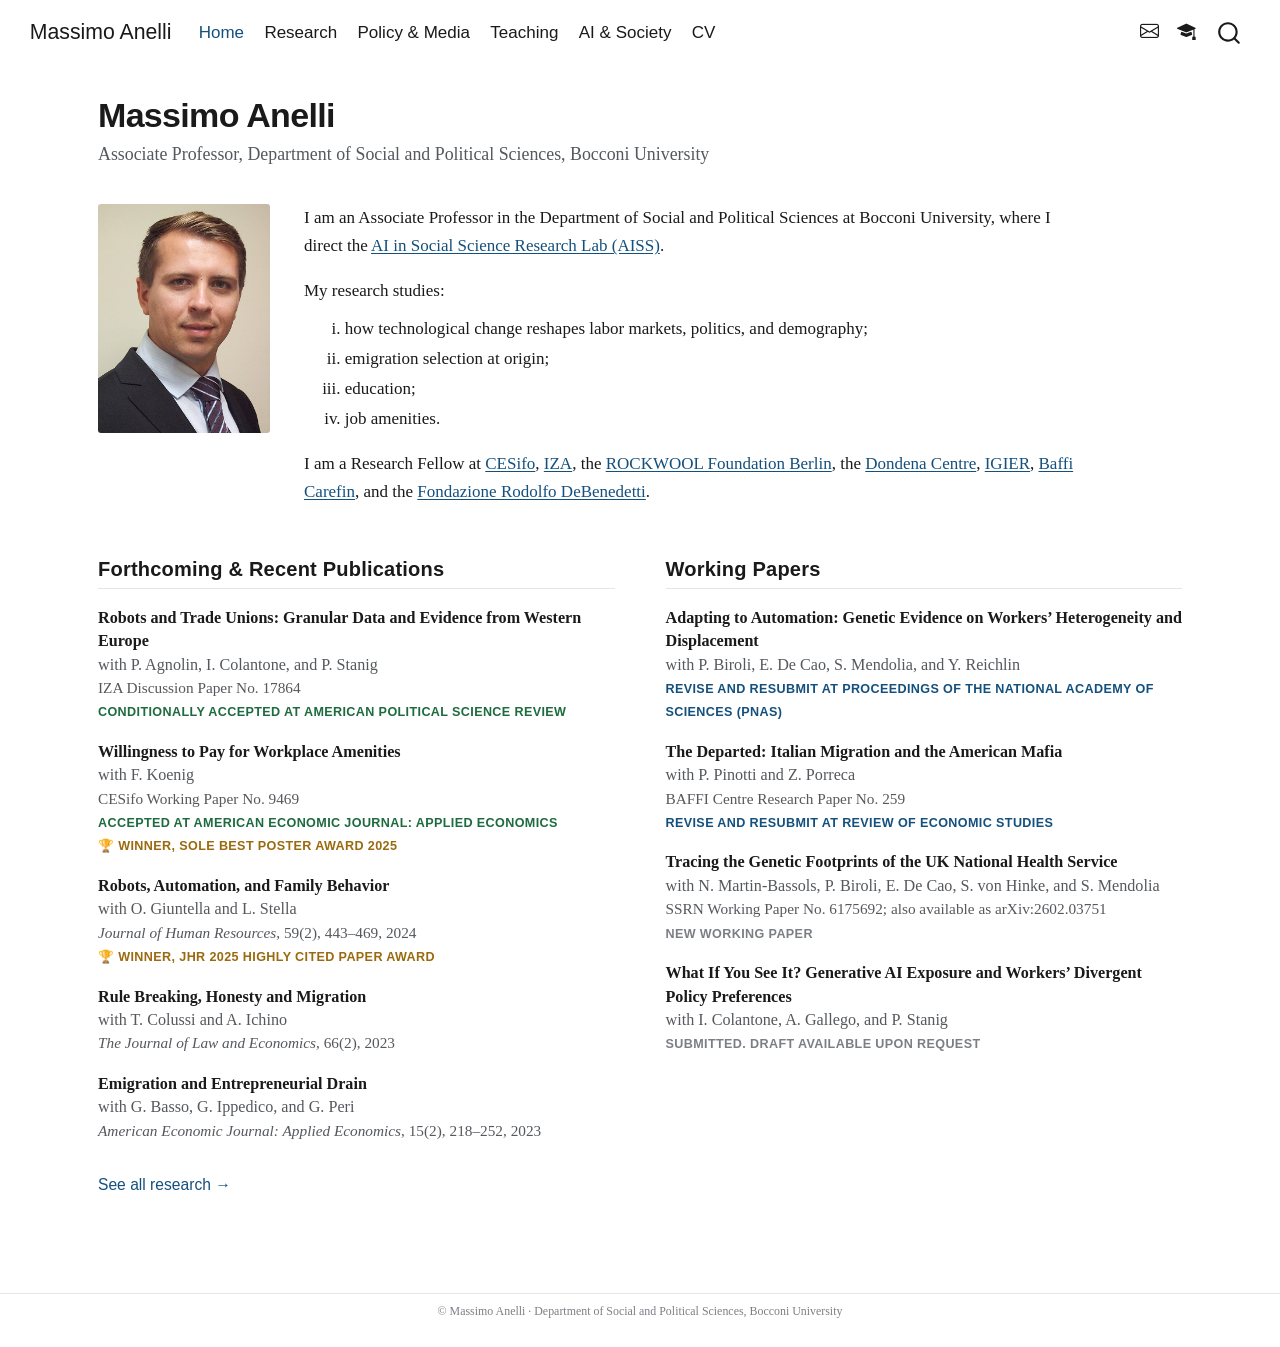
==== index.html @ c0cf2ae5 "Built site for gh-pages" ====
<!DOCTYPE html>
<html xmlns="http://www.w3.org/1999/xhtml" lang="en" xml:lang="en"><head>

<meta charset="utf-8">
<meta name="generator" content="quarto-1.10.18">

<meta name="viewport" content="width=device-width, initial-scale=1.0, user-scalable=yes">


<title>Massimo Anelli</title>
<style>
/* Default styles provided by pandoc.
** See https://pandoc.org/MANUAL.html#variables-for-html for config info.
*/
span.smallcaps{font-variant: small-caps;}
div.columns{display: flex; gap: 1.5em;}
div.column{flex: auto;}
@media screen {
div.columns{gap: min(4vw, 1.5em);}
div.column{overflow-x: auto;}
}
div.hanging-indent{margin-left: 1.5em; text-indent: -1.5em;}
ul.task-list{list-style: none;}
ul.task-list li input[type="checkbox"] {
  width: 0.8em;
  margin: 0 0.8em 0.2em -1em; /* quarto-specific, see https://github.com/quarto-dev/quarto-cli/issues/4556 */ 
  vertical-align: middle;
}
</style>


<script src="site_libs/quarto-nav/quarto-nav.js"></script>
<script src="site_libs/quarto-nav/headroom.min.js"></script>
<script src="site_libs/clipboard/clipboard.min.js"></script>
<script src="site_libs/quarto-search/autocomplete.umd.js"></script>
<script src="site_libs/quarto-search/fuse.min.js"></script>
<script src="site_libs/quarto-search/quarto-search.js"></script>
<meta name="quarto:offset" content="./">
<script src="site_libs/quarto-html/quarto.js" type="module"></script>
<script src="site_libs/quarto-html/tabsets/tabsets.js" type="module"></script>
<script src="site_libs/quarto-html/popper.min.js"></script>
<script src="site_libs/quarto-html/tippy.umd.min.js"></script>
<link href="site_libs/quarto-html/tippy.css" rel="stylesheet">
<link href="site_libs/quarto-html/quarto-syntax-highlighting-64a204ab8560d761af7679ceaba22944.css" rel="stylesheet" id="quarto-text-highlighting-styles">
<script src="site_libs/bootstrap/bootstrap.min.js"></script>
<link href="site_libs/bootstrap/bootstrap-icons.css" rel="stylesheet">
<link href="site_libs/bootstrap/bootstrap-e9ecc9e5868eab82051add2765c86fff.min.css" rel="stylesheet" append-hash="true" id="quarto-bootstrap" data-mode="light">
<script id="quarto-search-options" type="application/json">{
  "location": "navbar",
  "copy-button": false,
  "collapse-after": 3,
  "panel-placement": "end",
  "type": "overlay",
  "limit": 50,
  "keyboard-shortcut": [
    "f",
    "/",
    "s"
  ],
  "show-item-context": false,
  "language": {
    "search-no-results-text": "No results",
    "search-matching-documents-text": "matching documents",
    "search-copy-link-title": "Copy link to search",
    "search-hide-matches-text": "Hide additional matches",
    "search-more-match-text": "more match in this document",
    "search-more-matches-text": "more matches in this document",
    "search-clear-button-title": "Clear",
    "search-text-placeholder": "",
    "search-detached-cancel-button-title": "Cancel",
    "search-submit-button-title": "Submit",
    "search-label": "Search"
  }
}</script>


</head>

<body class="nav-fixed quarto-light">

<div id="quarto-search-results"></div>
  <header id="quarto-header" class="headroom fixed-top">
    <nav class="navbar navbar-expand-lg " data-bs-theme="dark">
      <div class="navbar-container container-fluid">
      <div class="navbar-brand-container mx-auto">
    <a class="navbar-brand" href="./index.html">
    <span class="navbar-title">Massimo Anelli</span>
    </a>
  </div>
            <div id="quarto-search" class="" title="Search"></div>
          <button class="navbar-toggler" type="button" data-bs-toggle="collapse" data-bs-target="#navbarCollapse" aria-controls="navbarCollapse" role="menu" aria-expanded="false" aria-label="Toggle navigation" onclick="if (window.quartoToggleHeadroom) { window.quartoToggleHeadroom(); }">
  <span class="navbar-toggler-icon"></span>
</button>
          <div class="collapse navbar-collapse" id="navbarCollapse">
            <ul class="navbar-nav navbar-nav-scroll me-auto">
  <li class="nav-item">
    <a class="nav-link active" href="./index.html" aria-current="page"> 
<span class="menu-text">Home</span></a>
  </li>  
  <li class="nav-item">
    <a class="nav-link" href="./research.html"> 
<span class="menu-text">Research</span></a>
  </li>  
  <li class="nav-item">
    <a class="nav-link" href="./media.html"> 
<span class="menu-text">Policy &amp; Media</span></a>
  </li>  
  <li class="nav-item">
    <a class="nav-link" href="./teaching.html"> 
<span class="menu-text">Teaching</span></a>
  </li>  
  <li class="nav-item">
    <a class="nav-link" href="./ai-society.html"> 
<span class="menu-text">AI &amp; Society</span></a>
  </li>  
  <li class="nav-item">
    <a class="nav-link" href="./cv.html"> 
<span class="menu-text">CV</span></a>
  </li>  
</ul>
            <ul class="navbar-nav navbar-nav-scroll ms-auto">
  <li class="nav-item compact">
    <a class="nav-link" href="mailto:massimo.anelli@unibocconi.it"> <i class="bi bi-envelope" role="img" aria-label="Email">
</i> 
<span class="menu-text"></span></a>
  </li>  
  <li class="nav-item compact">
    <a class="nav-link" href="https://scholar.google.com/citations?user=4CWV7jsAAAAJ"> <i class="bi bi-mortarboard-fill" role="img" aria-label="Google Scholar">
</i> 
<span class="menu-text"></span></a>
  </li>  
</ul>
          </div> <!-- /navcollapse -->
            <div class="quarto-navbar-tools">
</div>
      </div> <!-- /container-fluid -->
    </nav>
</header>
<!-- content -->
<div id="quarto-content" class="quarto-container page-columns page-rows-contents page-layout-full page-navbar">
<!-- sidebar -->
<!-- margin-sidebar -->
    
<!-- main -->
<main class="content column-page" id="quarto-document-content">

<header id="title-block-header" class="quarto-title-block default">
<div class="quarto-title">
<h1 class="title">Massimo Anelli</h1>
<p class="subtitle lead">Associate Professor, Department of Social and Political Sciences, Bocconi University</p>
</div>



<div class="quarto-title-meta column-page">

    
  
    
  </div>
  


</header>


<div class="profile">
<p><img src="images/profile.jpg" class="profile-photo img-fluid"></p>
<div class="profile-text">
<p>I am an Associate Professor in the Department of Social and Political Sciences at Bocconi University, where I direct the <a href="./ai-society.html">AI in Social Science Research Lab (AISS)</a>.</p>
<p>My research studies:</p>
<ol type="i">
<li>how technological change reshapes labor markets, politics, and demography;</li>
<li>emigration selection at origin;</li>
<li>education;</li>
<li>job amenities.</li>
</ol>
<p>I am a Research Fellow at <a href="https://www.cesifo.org/en">CESifo</a>, <a href="http://www.iza.org/profile?key=21610">IZA</a>, the <a href="https://www.rfberlin.com/">ROCKWOOL Foundation Berlin</a>, the <a href="https://dondena.unibocconi.eu/">Dondena Centre</a>, <a href="https://igier.unibocconi.eu/">IGIER</a>, <a href="https://bafficarefin.unibocconi.eu/">Baffi Carefin</a>, and the <a href="https://www.frdb.org/en/">Fondazione Rodolfo DeBenedetti</a>.</p>
</div>
</div>
<div class="pub-grid pub-grid-2">
<section id="forthcoming-recent-publications" class="level2 pub-col">
<h2 data-anchor-id="forthcoming-recent-publications">Forthcoming &amp; Recent Publications</h2>
<div class="pub">
<p><span class="pub-title"><a href="https://www.iza.org/publications/dp/17864/robots-replacing-trade-unions-novel-data-and-evidence-from-western-europe">Robots and Trade Unions: Granular Data and Evidence from Western Europe</a></span><br>
<span class="pub-authors">with P. Agnolin, I. Colantone, and P. Stanig</span><br>
<span class="pub-venue">IZA Discussion Paper No.&nbsp;17864</span><br>
<span class="status status-accepted">Conditionally accepted at American Political Science Review</span></p>
</div>
<div class="pub">
<p><span class="pub-title"><a href="https://www.dropbox.com/scl/fi/0bbtheerhp8zjpyg17kvd/The_willingness_to_pay_for_workplace_amenities.pdf?rlkey=exu38bdlp5ijmgbzmzilh87ik&amp;dl=0">Willingness to Pay for Workplace Amenities</a></span><br>
<span class="pub-authors">with F. Koenig</span><br>
<span class="pub-venue">CESifo Working Paper No.&nbsp;9469</span><br>
<span class="status status-accepted">Accepted at American Economic Journal: Applied Economics</span><br>
<span class="status status-award">🏆 Winner, SOLE Best Poster Award 2025</span></p>
</div>
<div class="pub">
<p><span class="pub-title"><a href="http://jhr.uwpress.org/content/early/2021/11/03/jhr.1020-11223R1">Robots, Automation, and Family Behavior</a></span><br>
<span class="pub-authors">with O. Giuntella and L. Stella</span><br>
<span class="pub-venue"><em>Journal of Human Resources</em>, 59(2), 443–469, 2024</span><br>
<span class="status status-award">🏆 Winner, JHR 2025 Highly Cited Paper Award</span></p>
</div>
<div class="pub">
<p><span class="pub-title"><a href="https://www.journals.uchicago.edu/doi/10.1086/723112">Rule Breaking, Honesty and Migration</a></span><br>
<span class="pub-authors">with T. Colussi and A. Ichino</span><br>
<span class="pub-venue"><em>The Journal of Law and Economics</em>, 66(2), 2023</span></p>
</div>
<div class="pub">
<p><span class="pub-title"><a href="https://doi.org/10.1257/app.20210194">Emigration and Entrepreneurial Drain</a></span><br>
<span class="pub-authors">with G. Basso, G. Ippedico, and G. Peri</span><br>
<span class="pub-venue"><em>American Economic Journal: Applied Economics</em>, 15(2), 218–252, 2023</span></p>
</div>
</section>
<section id="working-papers" class="level2 pub-col">
<h2 data-anchor-id="working-papers">Working Papers</h2>
<div class="pub">
<p><span class="pub-title">Adapting to Automation: Genetic Evidence on Workers’ Heterogeneity and Displacement</span><br>
<span class="pub-authors">with P. Biroli, E. De Cao, S. Mendolia, and Y. Reichlin</span><br>
<span class="status status-rr">Revise and Resubmit at Proceedings of the National Academy of Sciences (PNAS)</span></p>
</div>
<div class="pub">
<p><span class="pub-title"><a href="https://papers.ssrn.com/sol3/papers.cfm?abstract_id=5929475">The Departed: Italian Migration and the American Mafia</a></span><br>
<span class="pub-authors">with P. Pinotti and Z. Porreca</span><br>
<span class="pub-venue">BAFFI Centre Research Paper No.&nbsp;259</span><br>
<span class="status status-rr">Revise and Resubmit at Review of Economic Studies</span></p>
</div>
<div class="pub">
<p><span class="pub-title"><a href="https://ssrn.com/abstract=6175692">Tracing the Genetic Footprints of the UK National Health Service</a></span><br>
<span class="pub-authors">with N. Martin-Bassols, P. Biroli, E. De Cao, S. von Hinke, and S. Mendolia</span><br>
<span class="pub-venue">SSRN Working Paper No.&nbsp;6175692; also available as arXiv:2602.03751</span><br>
<span class="status status-submitted">New working paper</span></p>
</div>
<div class="pub">
<p><span class="pub-title">What If You See It? Generative AI Exposure and Workers’ Divergent Policy Preferences</span><br>
<span class="pub-authors">with I. Colantone, A. Gallego, and P. Stanig</span><br>
<span class="status status-submitted">Submitted. Draft available upon request</span></p>
</div>
</section>
</div>
<p><a href="./research.html" class="more-link">See all research →</a></p>



</main> <!-- /main -->
<script id="quarto-html-after-body" type="application/javascript">
  window.document.addEventListener("DOMContentLoaded", function (event) {
    const isCodeAnnotation = (el) => {
      for (const clz of el.classList) {
        if (clz.startsWith('code-annotation-')) {                     
          return true;
        }
      }
      return false;
    }
    const onCopySuccess = function(e) {
      // button target
      const button = e.trigger;
      // don't keep focus
      button.blur();
      // flash "checked"
      button.classList.add('code-copy-button-checked');
      var currentTitle = button.getAttribute("title");
      button.setAttribute("title", "Copied!");
      let tooltip;
      if (window.bootstrap) {
        button.setAttribute("data-bs-toggle", "tooltip");
        button.setAttribute("data-bs-placement", "left");
        button.setAttribute("data-bs-title", "Copied!");
        tooltip = new bootstrap.Tooltip(button, 
          { trigger: "manual", 
            customClass: "code-copy-button-tooltip",
            offset: [0, -8]});
        tooltip.show();    
      }
      setTimeout(function() {
        if (tooltip) {
          tooltip.hide();
          button.removeAttribute("data-bs-title");
          button.removeAttribute("data-bs-toggle");
          button.removeAttribute("data-bs-placement");
        }
        button.setAttribute("title", currentTitle);
        button.classList.remove('code-copy-button-checked');
      }, 1000);
      // clear code selection
      e.clearSelection();
    }
    const getTextToCopy = function(trigger) {
      const outerScaffold = trigger.parentElement.cloneNode(true);
      const codeEl = outerScaffold.querySelector('code');
      for (const childEl of codeEl.children) {
        if (isCodeAnnotation(childEl)) {
          childEl.remove();
        }
      }
      return codeEl.innerText;
    }
    const clipboard = new window.ClipboardJS('.code-copy-button:not([data-in-quarto-modal])', {
      text: getTextToCopy
    });
    clipboard.on('success', onCopySuccess);
    if (window.document.getElementById('quarto-embedded-source-code-modal')) {
      const clipboardModal = new window.ClipboardJS('.code-copy-button[data-in-quarto-modal]', {
        text: getTextToCopy,
        container: window.document.getElementById('quarto-embedded-source-code-modal')
      });
      clipboardModal.on('success', onCopySuccess);
    }
      var localhostRegex = new RegExp(/^(?:http|https):\/\/localhost\:?[0-9]*\//);
      var mailtoRegex = new RegExp(/^mailto:/);
        var filterRegex = new RegExp("https:\/\/www\.massimoanelli\.com");
      var isInternal = (href) => {
          return filterRegex.test(href) || localhostRegex.test(href) || mailtoRegex.test(href);
      }
      // Inspect non-navigation links and adorn them if external
     var links = window.document.querySelectorAll('a[href]:not(.nav-link):not(.navbar-brand):not(.toc-action):not(.sidebar-link):not(.sidebar-item-toggle):not(.pagination-link):not(.no-external):not([aria-hidden]):not(.dropdown-item):not(.quarto-navigation-tool):not(.about-link)');
      for (var i=0; i<links.length; i++) {
        const link = links[i];
        if (!isInternal(link.href)) {
          // undo the damage that might have been done by quarto-nav.js in the case of
          // links that we want to consider external
          if (link.dataset.originalHref !== undefined) {
            link.href = link.dataset.originalHref;
          }
            // target, if specified
            link.setAttribute("target", "_blank");
            if (link.getAttribute("rel") === null) {
              link.setAttribute("rel", "noopener");
            }
        }
      }
    function tippyHover(el, contentFn, onTriggerFn, onUntriggerFn) {
      const config = {
        allowHTML: true,
        maxWidth: 500,
        delay: 100,
        arrow: false,
        appendTo: function(el) {
            return el.parentElement;
        },
        interactive: true,
        interactiveBorder: 10,
        theme: 'quarto',
        placement: 'bottom-start',
      };
      if (contentFn) {
        config.content = contentFn;
      }
      if (onTriggerFn) {
        config.onTrigger = onTriggerFn;
      }
      if (onUntriggerFn) {
        config.onUntrigger = onUntriggerFn;
      }
      window.tippy(el, config); 
    }
    const noterefs = window.document.querySelectorAll('a[role="doc-noteref"]');
    for (var i=0; i<noterefs.length; i++) {
      const ref = noterefs[i];
      tippyHover(ref, function() {
        // use id or data attribute instead here
        let href = ref.getAttribute('data-footnote-href') || ref.getAttribute('href');
        try { href = new URL(href).hash; } catch {}
        const id = href.replace(/^#\/?/, "");
        const note = window.document.getElementById(id);
        if (note) {
          return note.innerHTML;
        } else {
          return "";
        }
      });
    }
    const xrefs = window.document.querySelectorAll('a.quarto-xref');
    const processXRef = (id, note) => {
      // Strip column container classes
      const stripColumnClz = (el) => {
        el.classList.remove("page-full", "page-columns");
        if (el.children) {
          for (const child of el.children) {
            stripColumnClz(child);
          }
        }
      }
      stripColumnClz(note)
      if (id === null || id.startsWith('sec-')) {
        // Special case sections, only their first couple elements
        const container = document.createElement("div");
        if (note.children && note.children.length > 2) {
          container.appendChild(note.children[0].cloneNode(true));
          for (let i = 1; i < note.children.length; i++) {
            const child = note.children[i];
            if (child.tagName === "P" && child.innerText === "") {
              continue;
            } else {
              container.appendChild(child.cloneNode(true));
              break;
            }
          }
          if (window.Quarto?.typesetMath) {
            window.Quarto.typesetMath(container);
          }
          return container.innerHTML
        } else {
          if (window.Quarto?.typesetMath) {
            window.Quarto.typesetMath(note);
          }
          return note.innerHTML;
        }
      } else {
        // Remove any anchor links if they are present
        const anchorLink = note.querySelector('a.anchorjs-link');
        if (anchorLink) {
          anchorLink.remove();
        }
        if (window.Quarto?.typesetMath) {
          window.Quarto.typesetMath(note);
        }
        if (note.classList.contains("callout")) {
          return note.outerHTML;
        } else {
          return note.innerHTML;
        }
      }
    }
    for (var i=0; i<xrefs.length; i++) {
      const xref = xrefs[i];
      tippyHover(xref, undefined, function(instance) {
        instance.disable();
        let url = xref.getAttribute('href');
        let hash = undefined; 
        if (url.startsWith('#')) {
          hash = url;
        } else {
          try { hash = new URL(url).hash; } catch {}
        }
        if (hash) {
          const id = hash.replace(/^#\/?/, "");
          const note = window.document.getElementById(id);
          if (note !== null) {
            try {
              const html = processXRef(id, note.cloneNode(true));
              instance.setContent(html);
            } finally {
              instance.enable();
              instance.show();
            }
          } else {
            // See if we can fetch this
            fetch(url.split('#')[0])
            .then(res => res.text())
            .then(html => {
              const parser = new DOMParser();
              const htmlDoc = parser.parseFromString(html, "text/html");
              const note = htmlDoc.getElementById(id);
              if (note !== null) {
                const html = processXRef(id, note);
                instance.setContent(html);
              } 
            }).finally(() => {
              instance.enable();
              instance.show();
            });
          }
        } else {
          // See if we can fetch a full url (with no hash to target)
          // This is a special case and we should probably do some content thinning / targeting
          fetch(url)
          .then(res => res.text())
          .then(html => {
            const parser = new DOMParser();
            const htmlDoc = parser.parseFromString(html, "text/html");
            const note = htmlDoc.querySelector('main.content');
            if (note !== null) {
              // This should only happen for chapter cross references
              // (since there is no id in the URL)
              // remove the first header
              if (note.children.length > 0 && note.children[0].tagName === "HEADER") {
                note.children[0].remove();
              }
              const html = processXRef(null, note);
              instance.setContent(html);
            } 
          }).finally(() => {
            instance.enable();
            instance.show();
          });
        }
      }, function(instance) {
      });
    }
        let selectedAnnoteEl;
        const selectorForAnnotation = ( cell, annotation) => {
          let cellAttr = 'data-code-cell="' + cell + '"';
          let lineAttr = 'data-code-annotation="' +  annotation + '"';
          const selector = 'span[' + cellAttr + '][' + lineAttr + ']';
          return selector;
        }
        const selectCodeLines = (annoteEl) => {
          const doc = window.document;
          const targetCell = annoteEl.getAttribute("data-target-cell");
          const targetAnnotation = annoteEl.getAttribute("data-target-annotation");
          const annoteSpan = window.document.querySelector(selectorForAnnotation(targetCell, targetAnnotation));
          const lines = annoteSpan.getAttribute("data-code-lines").split(",");
          const lineIds = lines.map((line) => {
            return targetCell + "-" + line;
          })
          let top = null;
          let height = null;
          let parent = null;
          if (lineIds.length > 0) {
              //compute the position of the single el (top and bottom and make a div)
              const el = window.document.getElementById(lineIds[0]);
              top = el.offsetTop;
              height = el.offsetHeight;
              parent = el.parentElement.parentElement;
            if (lineIds.length > 1) {
              const lastEl = window.document.getElementById(lineIds[lineIds.length - 1]);
              const bottom = lastEl.offsetTop + lastEl.offsetHeight;
              height = bottom - top;
            }
            if (top !== null && height !== null && parent !== null) {
              // cook up a div (if necessary) and position it 
              let div = window.document.getElementById("code-annotation-line-highlight");
              if (div === null) {
                div = window.document.createElement("div");
                div.setAttribute("id", "code-annotation-line-highlight");
                div.style.position = 'absolute';
                parent.appendChild(div);
              }
              div.style.top = top - 2 + "px";
              div.style.height = height + 4 + "px";
              div.style.left = 0;
              let gutterDiv = window.document.getElementById("code-annotation-line-highlight-gutter");
              if (gutterDiv === null) {
                gutterDiv = window.document.createElement("div");
                gutterDiv.setAttribute("id", "code-annotation-line-highlight-gutter");
                gutterDiv.style.position = 'absolute';
                const codeCell = window.document.getElementById(targetCell);
                const gutter = codeCell.querySelector('.code-annotation-gutter');
                gutter.appendChild(gutterDiv);
              }
              gutterDiv.style.top = top - 2 + "px";
              gutterDiv.style.height = height + 4 + "px";
            }
            selectedAnnoteEl = annoteEl;
          }
        };
        const unselectCodeLines = () => {
          const elementsIds = ["code-annotation-line-highlight", "code-annotation-line-highlight-gutter"];
          elementsIds.forEach((elId) => {
            const div = window.document.getElementById(elId);
            if (div) {
              div.remove();
            }
          });
          selectedAnnoteEl = undefined;
        };
          // Handle positioning of the toggle
      window.addEventListener(
        "resize",
        throttle(() => {
          elRect = undefined;
          if (selectedAnnoteEl) {
            selectCodeLines(selectedAnnoteEl);
          }
        }, 10)
      );
      function throttle(fn, ms) {
      let throttle = false;
      let timer;
        return (...args) => {
          if(!throttle) { // first call gets through
              fn.apply(this, args);
              throttle = true;
          } else { // all the others get throttled
              if(timer) clearTimeout(timer); // cancel #2
              timer = setTimeout(() => {
                fn.apply(this, args);
                timer = throttle = false;
              }, ms);
          }
        };
      }
        // Attach click handler to the DT
        const annoteDls = window.document.querySelectorAll('dt[data-target-cell]');
        for (const annoteDlNode of annoteDls) {
          annoteDlNode.addEventListener('click', (event) => {
            const clickedEl = event.target;
            if (clickedEl !== selectedAnnoteEl) {
              unselectCodeLines();
              const activeEl = window.document.querySelector('dt[data-target-cell].code-annotation-active');
              if (activeEl) {
                activeEl.classList.remove('code-annotation-active');
              }
              selectCodeLines(clickedEl);
              clickedEl.classList.add('code-annotation-active');
            } else {
              // Unselect the line
              unselectCodeLines();
              clickedEl.classList.remove('code-annotation-active');
            }
          });
        }
    const findCites = (el) => {
      const parentEl = el.parentElement;
      if (parentEl) {
        const cites = parentEl.dataset.cites;
        if (cites) {
          return {
            el,
            cites: cites.split(' ')
          };
        } else {
          return findCites(el.parentElement)
        }
      } else {
        return undefined;
      }
    };
    var bibliorefs = window.document.querySelectorAll('a[role="doc-biblioref"]');
    for (var i=0; i<bibliorefs.length; i++) {
      const ref = bibliorefs[i];
      const citeInfo = findCites(ref);
      if (citeInfo) {
        tippyHover(citeInfo.el, function() {
          var popup = window.document.createElement('div');
          citeInfo.cites.forEach(function(cite) {
            var citeDiv = window.document.createElement('div');
            citeDiv.classList.add('hanging-indent');
            citeDiv.classList.add('csl-entry');
            var biblioDiv = window.document.getElementById('ref-' + cite);
            if (biblioDiv) {
              citeDiv.innerHTML = biblioDiv.innerHTML;
            }
            popup.appendChild(citeDiv);
          });
          return popup.innerHTML;
        });
      }
    }
  });
  </script>
</div> <!-- /content -->
<footer class="footer">
  <div class="nav-footer">
    <div class="nav-footer-left">
      &nbsp;
    </div>   
    <div class="nav-footer-center">
<p>© Massimo Anelli · Department of Social and Political Sciences, Bocconi University</p>
</div>
    <div class="nav-footer-right">
      &nbsp;
    </div>
  </div>
</footer>




</body></html>
---- site_libs/quarto-html/tippy.css ----
.tippy-box[data-animation=fade][data-state=hidden]{opacity:0}[data-tippy-root]{max-width:calc(100vw - 10px)}.tippy-box{position:relative;background-color:#333;color:#fff;border-radius:4px;font-size:14px;line-height:1.4;white-space:normal;outline:0;transition-property:transform,visibility,opacity}.tippy-box[data-placement^=top]>.tippy-arrow{bottom:0}.tippy-box[data-placement^=top]>.tippy-arrow:before{bottom:-7px;left:0;border-width:8px 8px 0;border-top-color:initial;transform-origin:center top}.tippy-box[data-placement^=bottom]>.tippy-arrow{top:0}.tippy-box[data-placement^=bottom]>.tippy-arrow:before{top:-7px;left:0;border-width:0 8px 8px;border-bottom-color:initial;transform-origin:center bottom}.tippy-box[data-placement^=left]>.tippy-arrow{right:0}.tippy-box[data-placement^=left]>.tippy-arrow:before{border-width:8px 0 8px 8px;border-left-color:initial;right:-7px;transform-origin:center left}.tippy-box[data-placement^=right]>.tippy-arrow{left:0}.tippy-box[data-placement^=right]>.tippy-arrow:before{left:-7px;border-width:8px 8px 8px 0;border-right-color:initial;transform-origin:center right}.tippy-box[data-inertia][data-state=visible]{transition-timing-function:cubic-bezier(.54,1.5,.38,1.11)}.tippy-arrow{width:16px;height:16px;color:#333}.tippy-arrow:before{content:"";position:absolute;border-color:transparent;border-style:solid}.tippy-content{position:relative;padding:5px 9px;z-index:1}
---- site_libs/quarto-html/quarto-syntax-highlighting-64a204ab8560d761af7679ceaba22944.css ----
/* quarto syntax highlight colors */
:root {
  --quarto-hl-ot-color: #003B4F;
  --quarto-hl-at-color: #657422;
  --quarto-hl-ss-color: #20794D;
  --quarto-hl-an-color: #5E5E5E;
  --quarto-hl-fu-color: #4758AB;
  --quarto-hl-st-color: #20794D;
  --quarto-hl-cf-color: #003B4F;
  --quarto-hl-op-color: #5E5E5E;
  --quarto-hl-er-color: #AD0000;
  --quarto-hl-bn-color: #AD0000;
  --quarto-hl-al-color: #AD0000;
  --quarto-hl-va-color: #111111;
  --quarto-hl-bu-color: inherit;
  --quarto-hl-ex-color: inherit;
  --quarto-hl-pp-color: #AD0000;
  --quarto-hl-in-color: #5E5E5E;
  --quarto-hl-vs-color: #20794D;
  --quarto-hl-wa-color: #5E5E5E;
  --quarto-hl-do-color: #5E5E5E;
  --quarto-hl-im-color: #00769E;
  --quarto-hl-ch-color: #20794D;
  --quarto-hl-dt-color: #AD0000;
  --quarto-hl-fl-color: #AD0000;
  --quarto-hl-co-color: #5E5E5E;
  --quarto-hl-cv-color: #5E5E5E;
  --quarto-hl-cn-color: #8f5902;
  --quarto-hl-sc-color: #5E5E5E;
  --quarto-hl-dv-color: #AD0000;
  --quarto-hl-kw-color: #003B4F;
}

/* other quarto variables */
:root {
  --quarto-font-monospace: SFMono-Regular, Menlo, Monaco, Consolas, "Liberation Mono", "Courier New", monospace;
}

/* syntax highlight based on Pandoc's rules */
pre > code.sourceCode > span {
  color: #003B4F;
}

code.sourceCode > span {
  color: #003B4F;
}

div.sourceCode,
div.sourceCode pre.sourceCode {
  color: #003B4F;
}

/* Normal */
code span {
  color: #003B4F;
}

/* Alert */
code span.al {
  color: #AD0000;
  font-style: inherit;
}

/* Annotation */
code span.an {
  color: #5E5E5E;
  font-style: inherit;
}

/* Attribute */
code span.at {
  color: #657422;
  font-style: inherit;
}

/* BaseN */
code span.bn {
  color: #AD0000;
  font-style: inherit;
}

/* BuiltIn */
code span.bu {
  font-style: inherit;
}

/* ControlFlow */
code span.cf {
  color: #003B4F;
  font-weight: bold;
  font-style: inherit;
}

/* Char */
code span.ch {
  color: #20794D;
  font-style: inherit;
}

/* Constant */
code span.cn {
  color: #8f5902;
  font-style: inherit;
}

/* Comment */
code span.co {
  color: #5E5E5E;
  font-style: inherit;
}

/* CommentVar */
code span.cv {
  color: #5E5E5E;
  font-style: italic;
}

/* Documentation */
code span.do {
  color: #5E5E5E;
  font-style: italic;
}

/* DataType */
code span.dt {
  color: #AD0000;
  font-style: inherit;
}

/* DecVal */
code span.dv {
  color: #AD0000;
  font-style: inherit;
}

/* Error */
code span.er {
  color: #AD0000;
  font-style: inherit;
}

/* Extension */
code span.ex {
  font-style: inherit;
}

/* Float */
code span.fl {
  color: #AD0000;
  font-style: inherit;
}

/* Function */
code span.fu {
  color: #4758AB;
  font-style: inherit;
}

/* Import */
code span.im {
  color: #00769E;
  font-style: inherit;
}

/* Information */
code span.in {
  color: #5E5E5E;
  font-style: inherit;
}

/* Keyword */
code span.kw {
  color: #003B4F;
  font-weight: bold;
  font-style: inherit;
}

/* Operator */
code span.op {
  color: #5E5E5E;
  font-style: inherit;
}

/* Other */
code span.ot {
  color: #003B4F;
  font-style: inherit;
}

/* Preprocessor */
code span.pp {
  color: #AD0000;
  font-style: inherit;
}

/* SpecialChar */
code span.sc {
  color: #5E5E5E;
  font-style: inherit;
}

/* SpecialString */
code span.ss {
  color: #20794D;
  font-style: inherit;
}

/* String */
code span.st {
  color: #20794D;
  font-style: inherit;
}

/* Variable */
code span.va {
  color: #111111;
  font-style: inherit;
}

/* VerbatimString */
code span.vs {
  color: #20794D;
  font-style: inherit;
}

/* Warning */
code span.wa {
  color: #5E5E5E;
  font-style: italic;
}

.prevent-inlining {
  content: "</";
}

/*# sourceMappingURL=9d8d5bb603a83b8298b89080a598c93b.css.map */
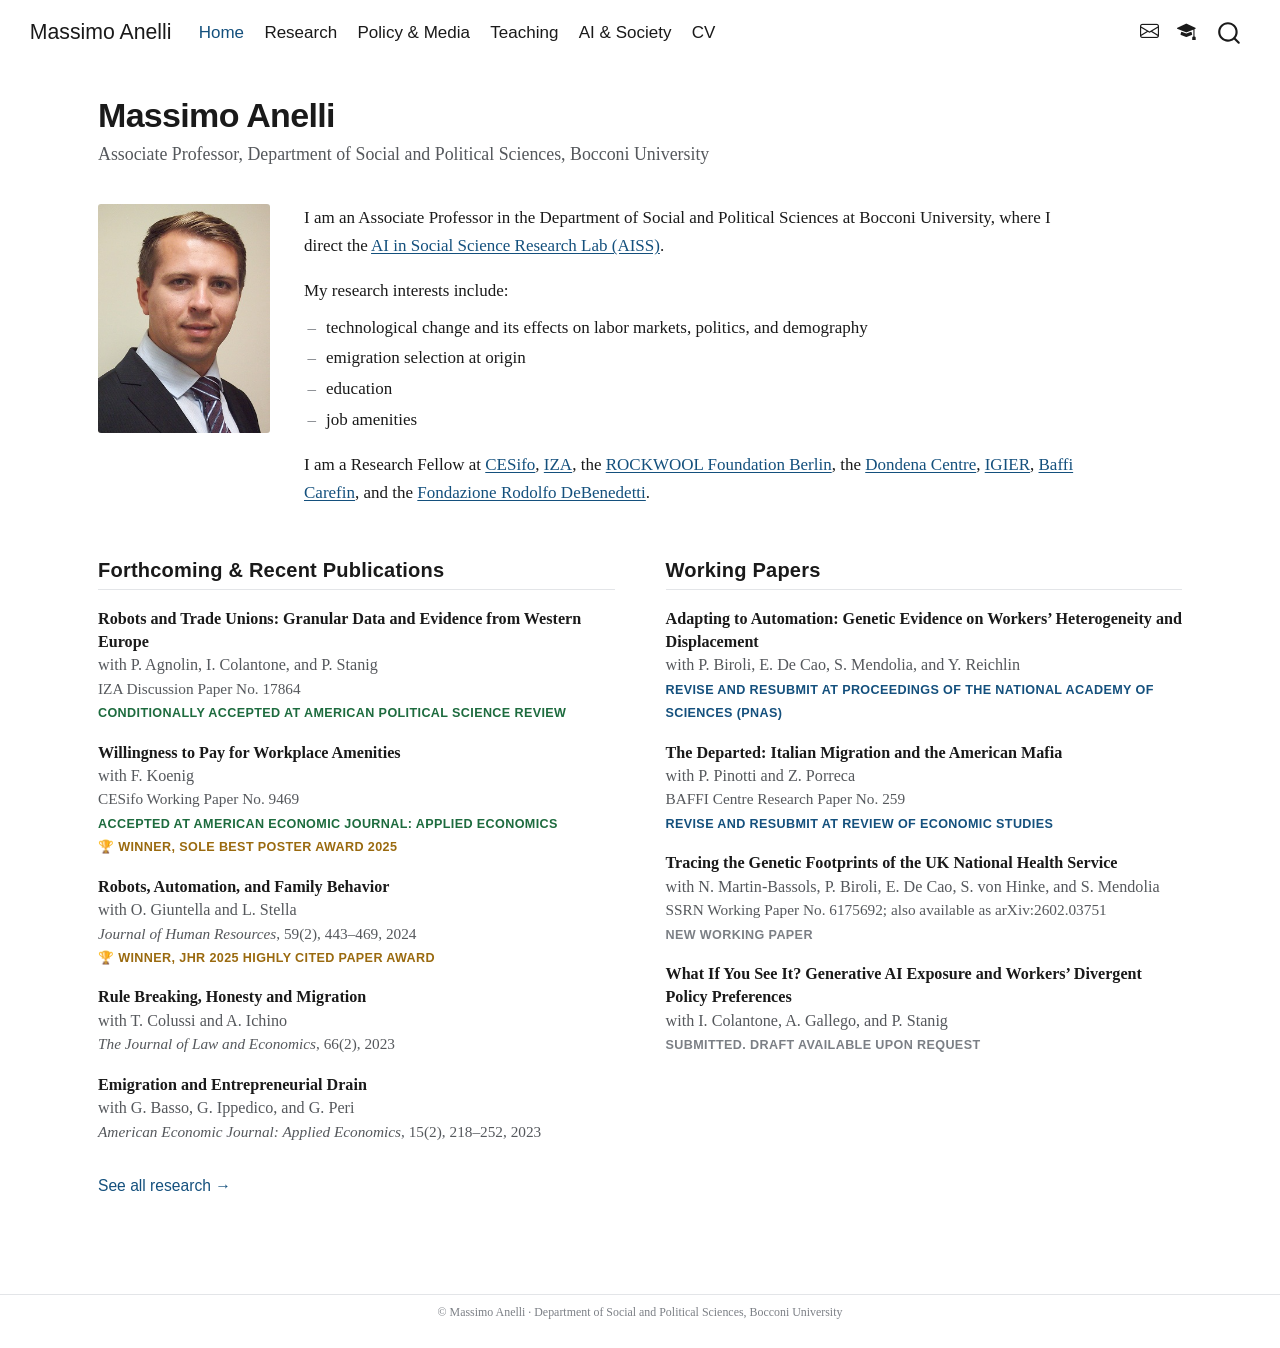
==== commit 590e2021: "Built site for gh-pages" ====
--- a/index.html
+++ b/index.html
@@ -44,7 +44,7 @@
 <link href="site_libs/quarto-html/quarto-syntax-highlighting-64a204ab8560d761af7679ceaba22944.css" rel="stylesheet" id="quarto-text-highlighting-styles">
 <script src="site_libs/bootstrap/bootstrap.min.js"></script>
 <link href="site_libs/bootstrap/bootstrap-icons.css" rel="stylesheet">
-<link href="site_libs/bootstrap/bootstrap-e9ecc9e5868eab82051add2765c86fff.min.css" rel="stylesheet" append-hash="true" id="quarto-bootstrap" data-mode="light">
+<link href="site_libs/bootstrap/bootstrap-2018389cbe67b9ae6974801f14fc97a8.min.css" rel="stylesheet" append-hash="true" id="quarto-bootstrap" data-mode="light">
 <script id="quarto-search-options" type="application/json">{
   "location": "navbar",
   "copy-button": false,
@@ -168,13 +168,13 @@
 <p><img src="images/profile.jpg" class="profile-photo img-fluid"></p>
 <div class="profile-text">
 <p>I am an Associate Professor in the Department of Social and Political Sciences at Bocconi University, where I direct the <a href="./ai-society.html">AI in Social Science Research Lab (AISS)</a>.</p>
-<p>My research studies:</p>
-<ol type="i">
-<li>how technological change reshapes labor markets, politics, and demography;</li>
-<li>emigration selection at origin;</li>
-<li>education;</li>
-<li>job amenities.</li>
-</ol>
+<p>My research interests include:</p>
+<ul>
+<li>technological change and its effects on labor markets, politics, and demography</li>
+<li>emigration selection at origin</li>
+<li>education</li>
+<li>job amenities</li>
+</ul>
 <p>I am a Research Fellow at <a href="https://www.cesifo.org/en">CESifo</a>, <a href="http://www.iza.org/profile?key=21610">IZA</a>, the <a href="https://www.rfberlin.com/">ROCKWOOL Foundation Berlin</a>, the <a href="https://dondena.unibocconi.eu/">Dondena Centre</a>, <a href="https://igier.unibocconi.eu/">IGIER</a>, <a href="https://bafficarefin.unibocconi.eu/">Baffi Carefin</a>, and the <a href="https://www.frdb.org/en/">Fondazione Rodolfo DeBenedetti</a>.</p>
 </div>
 </div>
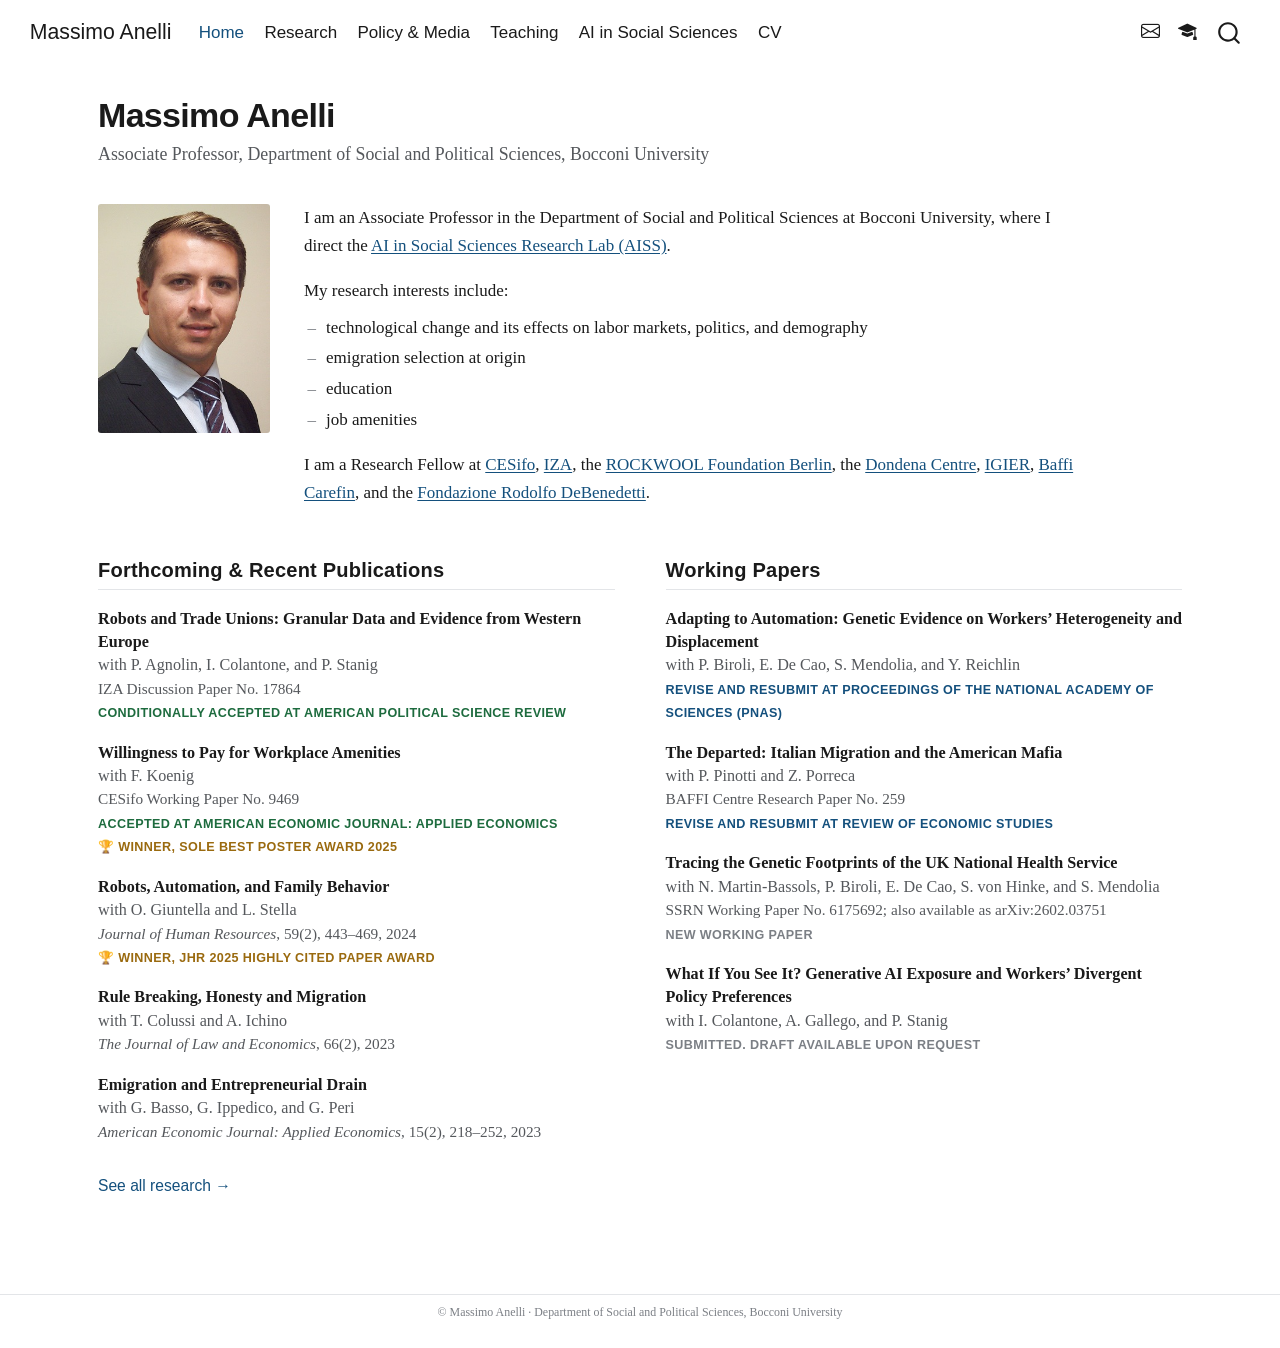
==== commit da80132f: "Built site for gh-pages" ====
--- a/index.html
+++ b/index.html
@@ -44,7 +44,7 @@
 <link href="site_libs/quarto-html/quarto-syntax-highlighting-64a204ab8560d761af7679ceaba22944.css" rel="stylesheet" id="quarto-text-highlighting-styles">
 <script src="site_libs/bootstrap/bootstrap.min.js"></script>
 <link href="site_libs/bootstrap/bootstrap-icons.css" rel="stylesheet">
-<link href="site_libs/bootstrap/bootstrap-2018389cbe67b9ae6974801f14fc97a8.min.css" rel="stylesheet" append-hash="true" id="quarto-bootstrap" data-mode="light">
+<link href="site_libs/bootstrap/bootstrap-3848bcee2a39eca727f8bcef82e59513.min.css" rel="stylesheet" append-hash="true" id="quarto-bootstrap" data-mode="light">
 <script id="quarto-search-options" type="application/json">{
   "location": "navbar",
   "copy-button": false,
@@ -111,7 +111,7 @@
   </li>  
   <li class="nav-item">
     <a class="nav-link" href="./ai-society.html"> 
-<span class="menu-text">AI &amp; Society</span></a>
+<span class="menu-text">AI in Social Sciences</span></a>
   </li>  
   <li class="nav-item">
     <a class="nav-link" href="./cv.html"> 
@@ -167,7 +167,7 @@
 <div class="profile">
 <p><img src="images/profile.jpg" class="profile-photo img-fluid"></p>
 <div class="profile-text">
-<p>I am an Associate Professor in the Department of Social and Political Sciences at Bocconi University, where I direct the <a href="./ai-society.html">AI in Social Science Research Lab (AISS)</a>.</p>
+<p>I am an Associate Professor in the Department of Social and Political Sciences at Bocconi University, where I direct the <a href="./ai-society.html">AI in Social Sciences Research Lab (AISS)</a>.</p>
 <p>My research interests include:</p>
 <ul>
 <li>technological change and its effects on labor markets, politics, and demography</li>
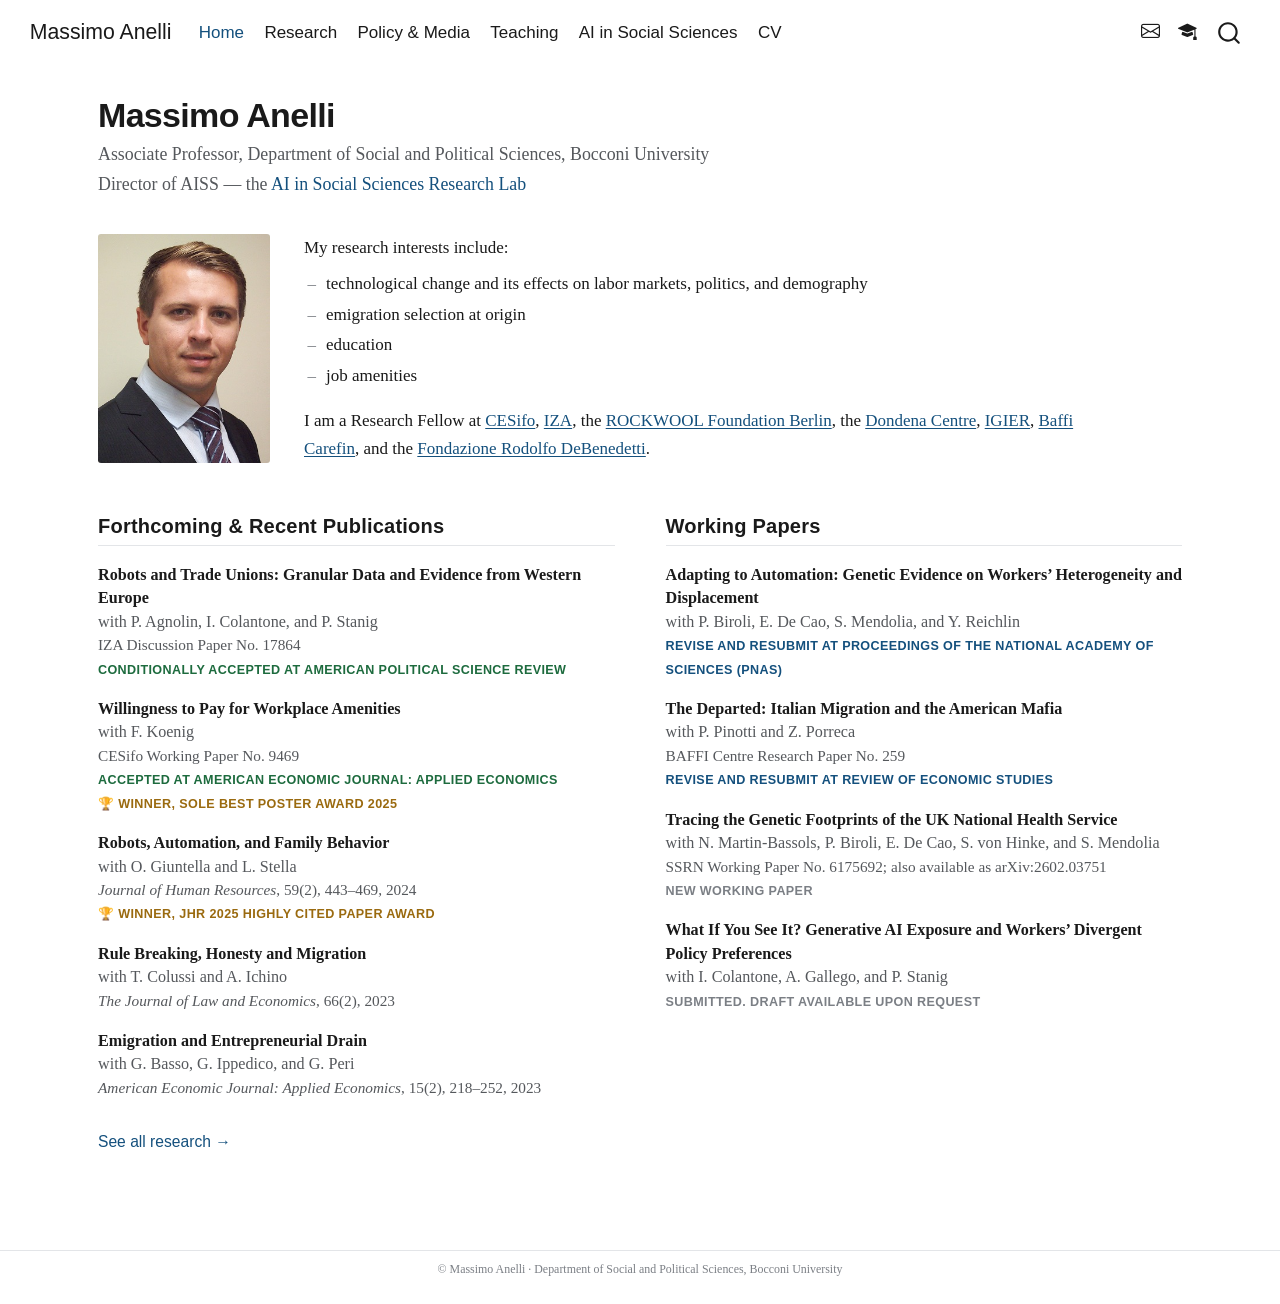
==== commit ce835c62: "Built site for gh-pages" ====
--- a/index.html
+++ b/index.html
@@ -147,7 +147,7 @@
 <header id="title-block-header" class="quarto-title-block default">
 <div class="quarto-title">
 <h1 class="title">Massimo Anelli</h1>
-<p class="subtitle lead">Associate Professor, Department of Social and Political Sciences, Bocconi University</p>
+<p class="subtitle lead">Associate Professor, Department of Social and Political Sciences, Bocconi University<br>Director of AISS — the <a href="ai-society.html">AI in Social Sciences Research Lab</a></p>
 </div>
 
 
@@ -167,7 +167,6 @@
 <div class="profile">
 <p><img src="images/profile.jpg" class="profile-photo img-fluid"></p>
 <div class="profile-text">
-<p>I am an Associate Professor in the Department of Social and Political Sciences at Bocconi University, where I direct the <a href="./ai-society.html">AI in Social Sciences Research Lab (AISS)</a>.</p>
 <p>My research interests include:</p>
 <ul>
 <li>technological change and its effects on labor markets, politics, and demography</li>
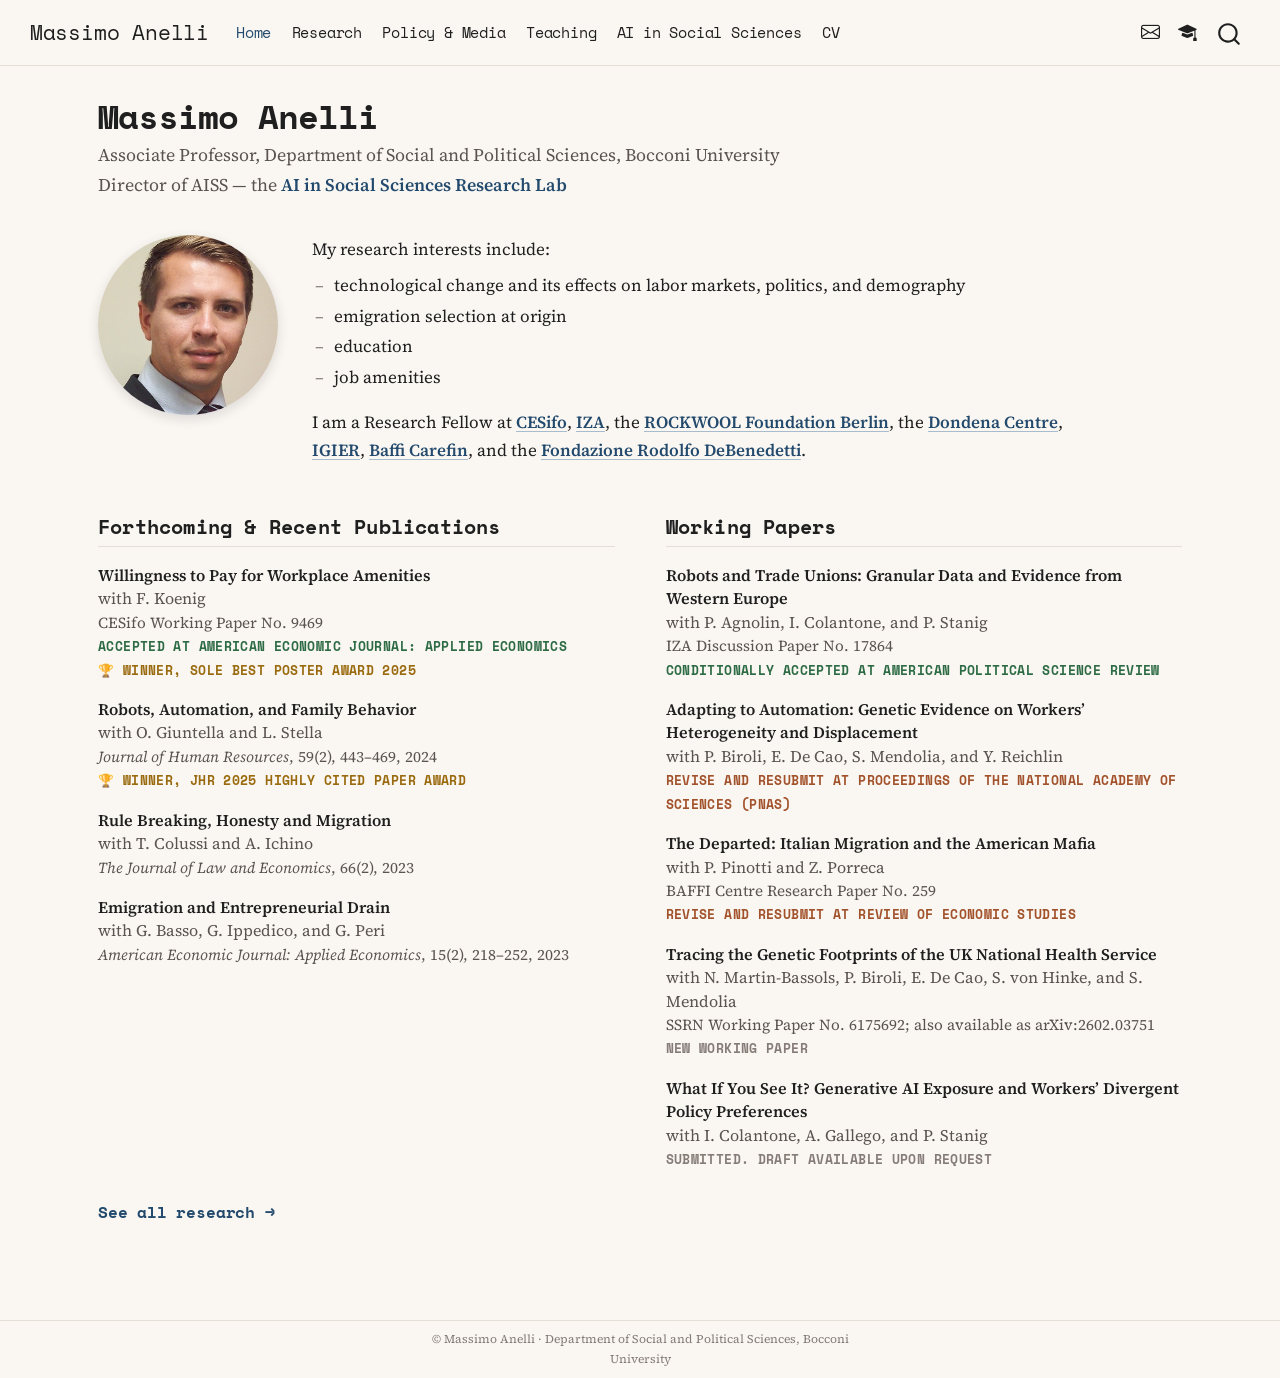
==== commit f73d3e66: "Built site for gh-pages" ====
--- a/index.html
+++ b/index.html
@@ -44,7 +44,7 @@
 <link href="site_libs/quarto-html/quarto-syntax-highlighting-64a204ab8560d761af7679ceaba22944.css" rel="stylesheet" id="quarto-text-highlighting-styles">
 <script src="site_libs/bootstrap/bootstrap.min.js"></script>
 <link href="site_libs/bootstrap/bootstrap-icons.css" rel="stylesheet">
-<link href="site_libs/bootstrap/bootstrap-3848bcee2a39eca727f8bcef82e59513.min.css" rel="stylesheet" append-hash="true" id="quarto-bootstrap" data-mode="light">
+<link href="site_libs/bootstrap/bootstrap-b41ba2cd84372649e9a2cc06452cc2ab.min.css" rel="stylesheet" append-hash="true" id="quarto-bootstrap" data-mode="light">
 <script id="quarto-search-options" type="application/json">{
   "location": "navbar",
   "copy-button": false,
@@ -72,6 +72,9 @@
     "search-label": "Search"
   }
 }</script>
+<link rel="preconnect" href="https://fonts.googleapis.com">
+<link rel="preconnect" href="https://fonts.gstatic.com" crossorigin="">
+<link rel="stylesheet" href="https://fonts.googleapis.com/css2?family=Source+Serif+4:opsz,wght@8..60,400;8..60,600&amp;family=Space+Mono:wght@400;700&amp;display=swap">
 
 
 </head>
@@ -181,12 +184,6 @@
 <section id="forthcoming-recent-publications" class="level2 pub-col">
 <h2 data-anchor-id="forthcoming-recent-publications">Forthcoming &amp; Recent Publications</h2>
 <div class="pub">
-<p><span class="pub-title"><a href="https://www.iza.org/publications/dp/17864/robots-replacing-trade-unions-novel-data-and-evidence-from-western-europe">Robots and Trade Unions: Granular Data and Evidence from Western Europe</a></span><br>
-<span class="pub-authors">with P. Agnolin, I. Colantone, and P. Stanig</span><br>
-<span class="pub-venue">IZA Discussion Paper No.&nbsp;17864</span><br>
-<span class="status status-accepted">Conditionally accepted at American Political Science Review</span></p>
-</div>
-<div class="pub">
 <p><span class="pub-title"><a href="https://www.dropbox.com/scl/fi/0bbtheerhp8zjpyg17kvd/The_willingness_to_pay_for_workplace_amenities.pdf?rlkey=exu38bdlp5ijmgbzmzilh87ik&amp;dl=0">Willingness to Pay for Workplace Amenities</a></span><br>
 <span class="pub-authors">with F. Koenig</span><br>
 <span class="pub-venue">CESifo Working Paper No.&nbsp;9469</span><br>
@@ -212,6 +209,12 @@
 </section>
 <section id="working-papers" class="level2 pub-col">
 <h2 data-anchor-id="working-papers">Working Papers</h2>
+<div class="pub">
+<p><span class="pub-title"><a href="https://www.iza.org/publications/dp/17864/robots-replacing-trade-unions-novel-data-and-evidence-from-western-europe">Robots and Trade Unions: Granular Data and Evidence from Western Europe</a></span><br>
+<span class="pub-authors">with P. Agnolin, I. Colantone, and P. Stanig</span><br>
+<span class="pub-venue">IZA Discussion Paper No.&nbsp;17864</span><br>
+<span class="status status-accepted">Conditionally accepted at American Political Science Review</span></p>
+</div>
 <div class="pub">
 <p><span class="pub-title">Adapting to Automation: Genetic Evidence on Workers’ Heterogeneity and Displacement</span><br>
 <span class="pub-authors">with P. Biroli, E. De Cao, S. Mendolia, and Y. Reichlin</span><br>
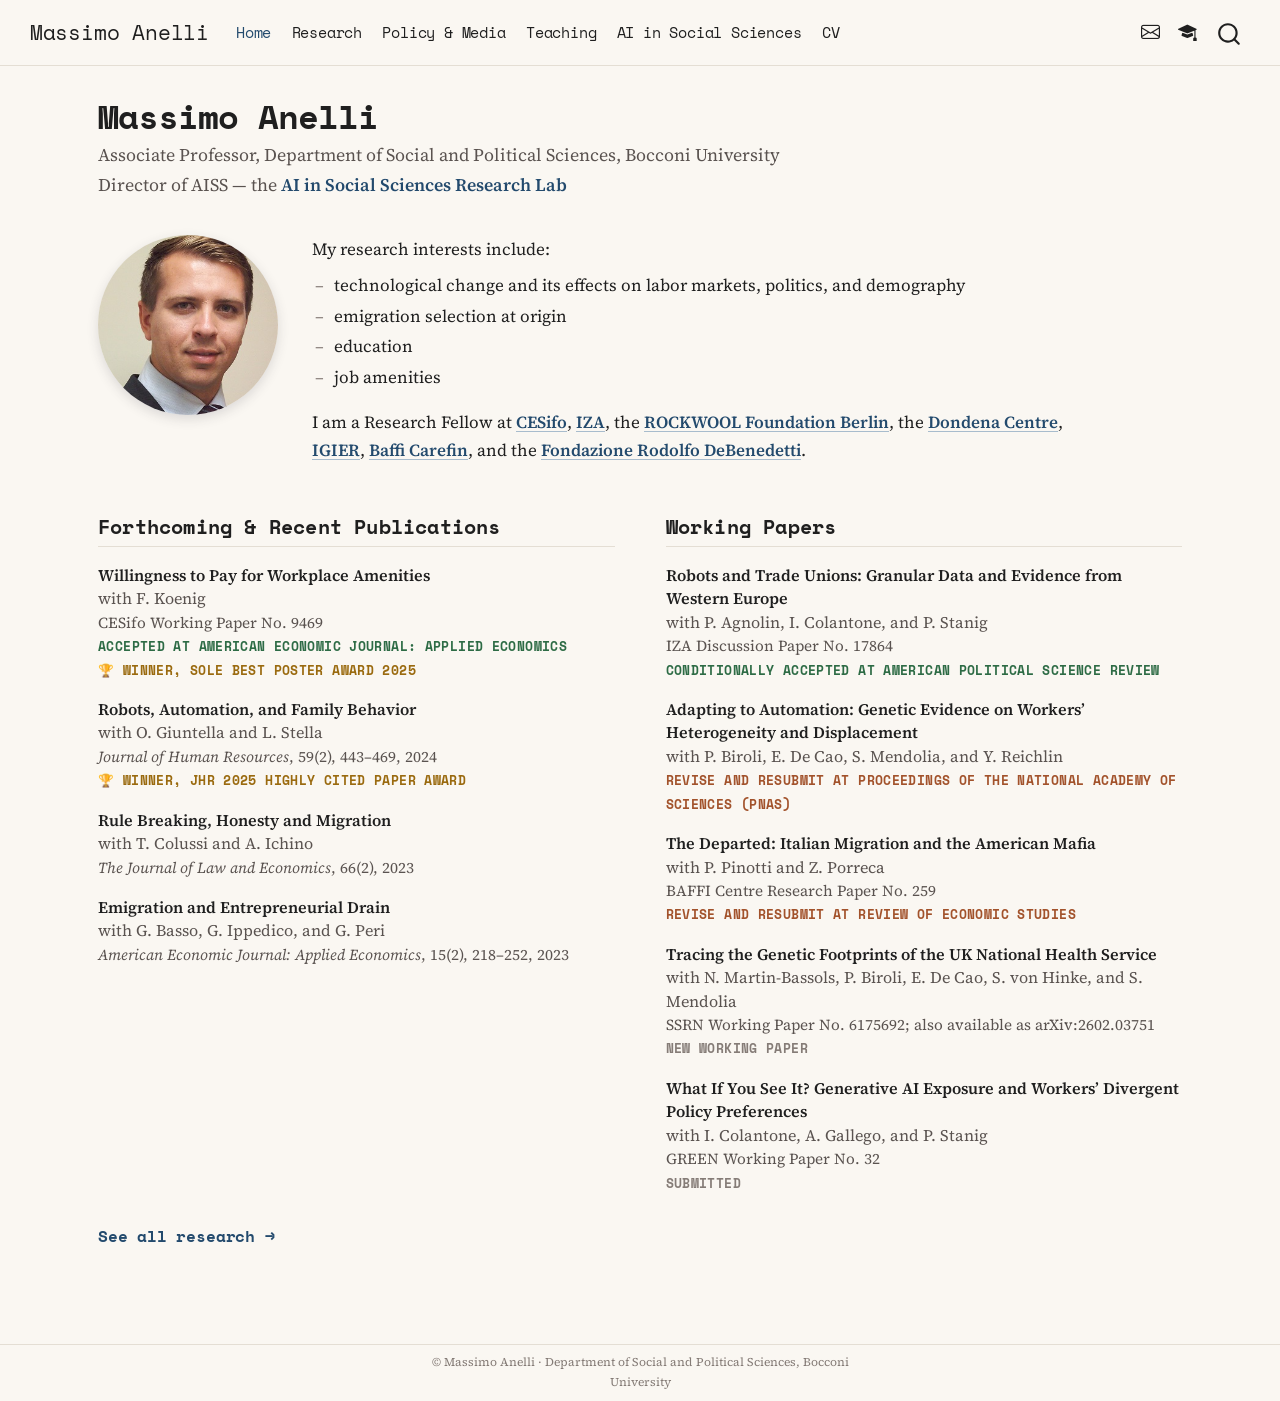
==== commit 4de90426: "Built site for gh-pages" ====
--- a/index.html
+++ b/index.html
@@ -233,9 +233,10 @@
 <span class="status status-submitted">New working paper</span></p>
 </div>
 <div class="pub">
-<p><span class="pub-title">What If You See It? Generative AI Exposure and Workers’ Divergent Policy Preferences</span><br>
+<p><span class="pub-title"><a href="https://www.dropbox.com/scl/fi/xcxwpkgsbwlp134txb3gi/Green_wp32_2026.pdf?rlkey=vzin81qflif0o1ofx18pp5ass&amp;dl=0">What If You See It? Generative AI Exposure and Workers’ Divergent Policy Preferences</a></span><br>
 <span class="pub-authors">with I. Colantone, A. Gallego, and P. Stanig</span><br>
-<span class="status status-submitted">Submitted. Draft available upon request</span></p>
+<span class="pub-venue">GREEN Working Paper No.&nbsp;32</span><br>
+<span class="status status-submitted">Submitted</span></p>
 </div>
 </section>
 </div>
